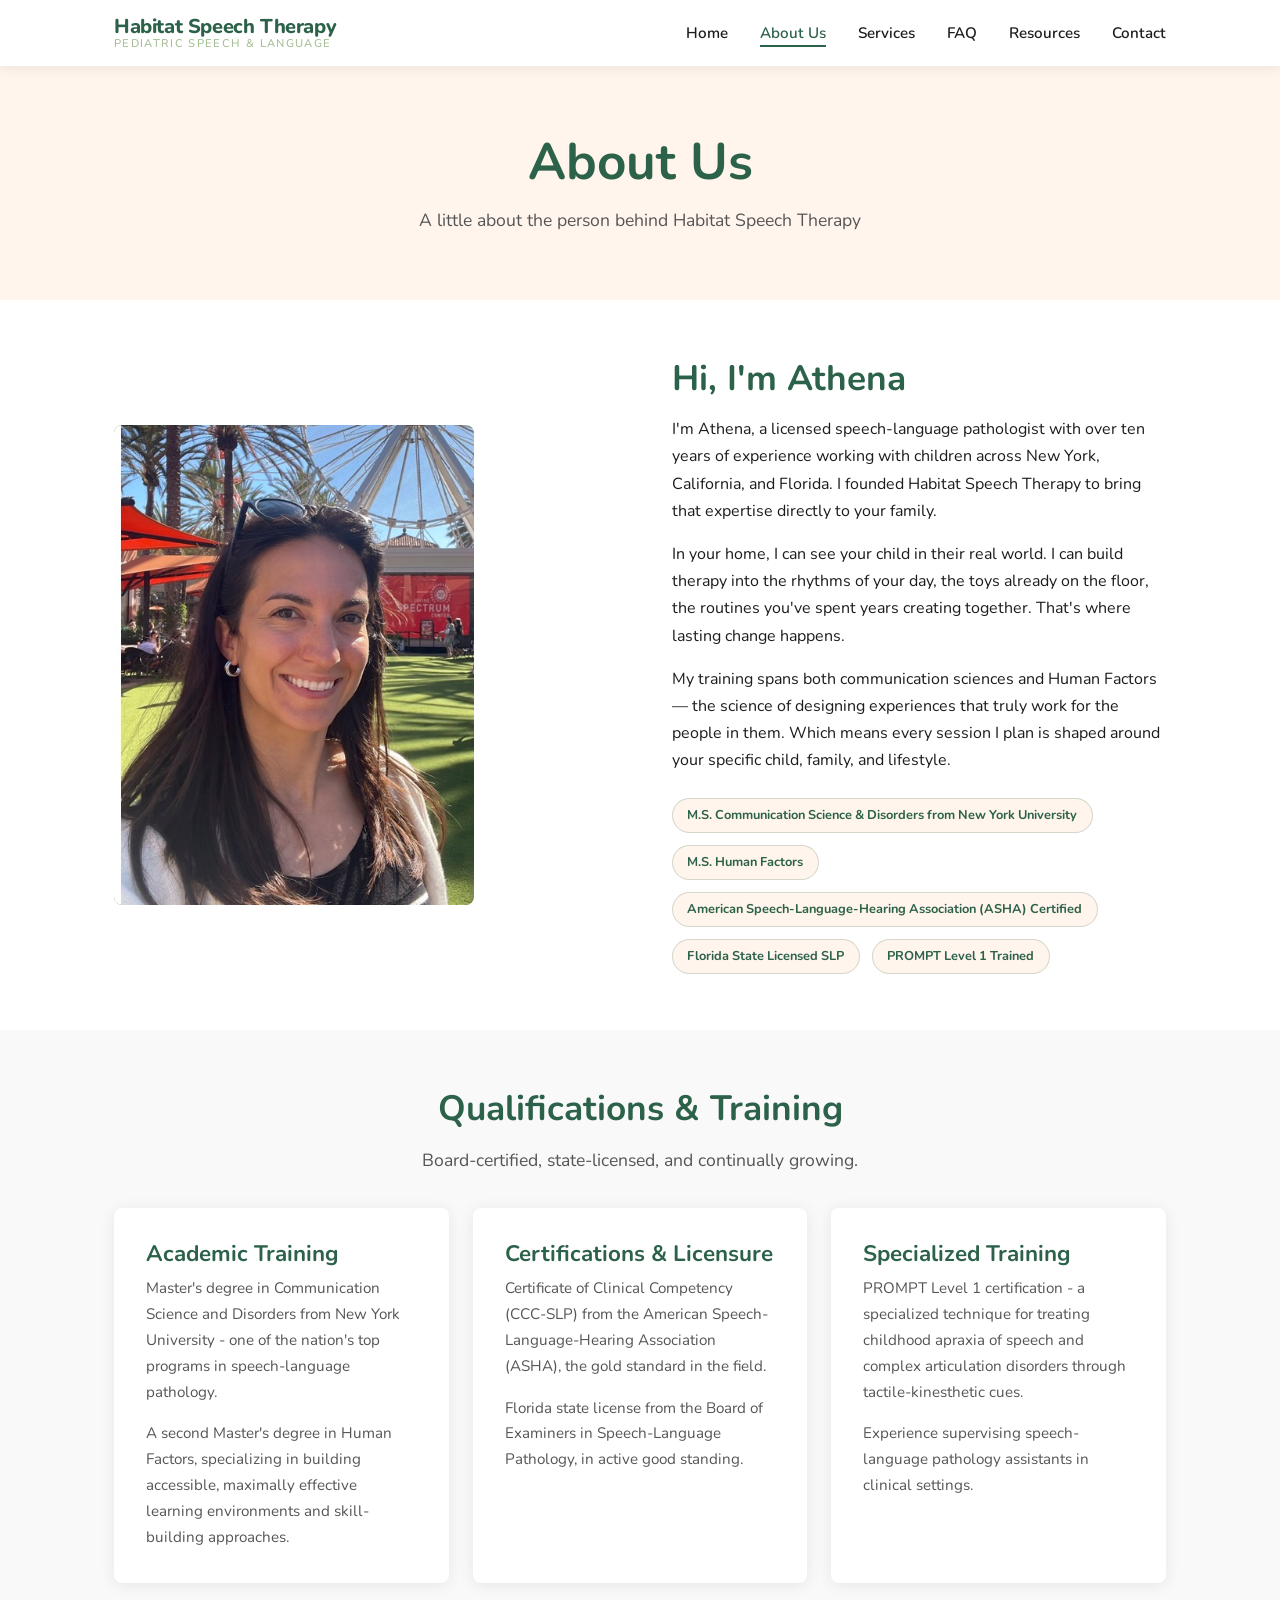
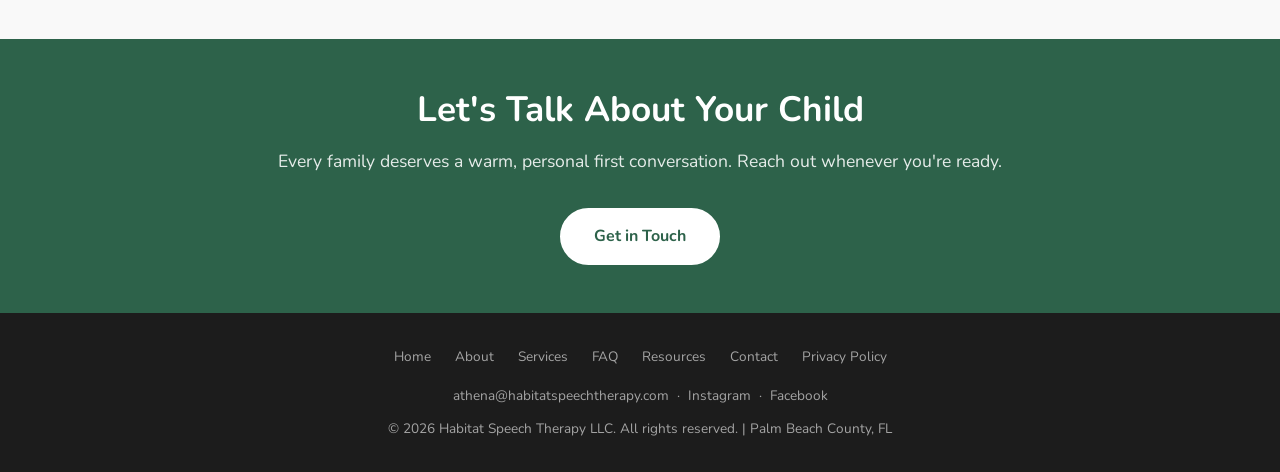
==== about.html @ ef312f25 "Update about.html" ====
<!DOCTYPE html>
<html lang="en">
<head>
  <meta charset="UTF-8" />
  <meta name="viewport" content="width=device-width, initial-scale=1.0" />

  <title>About Athena | Habitat Speech Therapy | Palm Beach County, FL</title>
  <meta name="description" content="Meet Athena, a licensed speech-language pathologist with a decade of experience, NYU master's degree, CCC-SLP, and PROMPT Level 1 certification. Serving Palm Beach County, FL." />
  <link rel="canonical" href="https://www.habitatspeechtherapy.com/about.html" />

  <meta property="og:type" content="website" />
  <meta property="og:url" content="https://www.habitatspeechtherapy.com/about.html" />
  <meta property="og:title" content="About Athena | Habitat Speech Therapy" />
  <meta property="og:description" content="Licensed SLP with 10+ years of experience, NYU master's degree, CCC-SLP, and PROMPT Level 1 certification. In-home pediatric speech therapy in Palm Beach County." />

  <link rel="icon" type="image/svg+xml" href="favicon.svg" />
  <link rel="stylesheet" href="style.css" />
</head>
<body>

  <!-- Navigation -->
  <nav class="nav" role="navigation" aria-label="Main navigation">
    <div class="nav__inner">
      <a href="index.html" class="nav__logo" aria-label="Habitat Speech Therapy home">
        <span class="nav__logo-name">Habitat Speech Therapy</span>
        <span class="nav__logo-sub">Pediatric Speech &amp; Language</span>
      </a>
      <button class="nav__toggle" aria-label="Toggle navigation" onclick="this.classList.toggle('open'); document.getElementById('nav-links').classList.toggle('open')">
        <span></span><span></span><span></span>
      </button>
      <ul class="nav__links" id="nav-links">
        <li><a href="index.html">Home</a></li>
        <li><a href="about.html" class="active">About Us</a></li>
        <li><a href="services.html">Services</a></li>
        <li><a href="faq.html">FAQ</a></li>
        <li><a href="resources.html">Resources</a></li>
        <li><a href="contact.html">Contact</a></li>
      </ul>
    </div>
  </nav>

  <!-- Page header -->
  <section style="background: var(--beige); padding: 4rem 1.5rem; text-align: center;">
    <div class="container">
      <h1>About Us</h1>
      <p style="font-size: 1.1rem; color: #555; max-width: 600px; margin: 0.75rem auto 0;">A little about the person behind Habitat Speech Therapy</p>
    </div>
  </section>

  <!-- Bio section -->
  <section class="section">
    <div class="container">
      <div class="two-col">
        <div class="photo-block">
          <img src="images/athena-speech-therapist-palm-beach.jpg" alt="Athena, pediatric speech-language pathologist at Habitat Speech Therapy in Palm Beach County, Florida" />
        </div>
        <div>
          <h2>Hi, I'm Athena</h2>
          <p>I'm Athena, a licensed speech-language pathologist with over ten years of experience working with children across New York, California, and Florida. I founded Habitat Speech Therapy to bring that expertise directly to your family.</p>
          <p>In your home, I can see your child in their real world. I can build therapy into the rhythms of your day, the toys already on the floor, the routines you've spent years creating together. That's where lasting change happens.</p>
          <p> My training spans both communication sciences and Human Factors — the science of designing experiences that truly work for the people in them. Which means every session I plan is shaped around your specific child, family, and lifestyle.</p>


          <div class="credentials">
            <span class="badge">M.S. Communication Science &amp; Disorders from New York University</span>
            <span class="badge">M.S. Human Factors</span>
            <span class="badge">American Speech-Language-Hearing Association (ASHA) Certified</span>
            <span class="badge">Florida State Licensed SLP</span>
            <span class="badge">PROMPT Level 1 Trained
            </span>
          </div>
        </div>
      </div>
    </div>
  </section>

  <!-- Credentials detail -->
  <section class="section section--offwhite" aria-labelledby="credentials-heading">
    <div class="container">
      <div class="section__header">
        <h2 id="credentials-heading">Qualifications &amp; Training</h2>
        <p>Board-certified, state-licensed, and continually growing.</p>
      </div>
      <div class="cards">
        <div class="card">
          <h3>Academic Training</h3>
          <p>Master's degree in Communication Science and Disorders from New York University - one of the nation's top programs in speech-language pathology.</p>
          <p style="margin-top: 0.75rem;">A second Master's degree in Human Factors, specializing in building accessible, maximally effective learning environments and skill-building approaches.</p>
        </div>
        <div class="card">
          <h3>Certifications &amp; Licensure</h3>
          <p>Certificate of Clinical Competency (CCC-SLP) from the American Speech-Language-Hearing Association (ASHA), the gold standard in the field.</p>
          <p style="margin-top: 0.75rem;">Florida state license from the Board of Examiners in Speech-Language Pathology, in active good standing.</p>
        </div>
        <div class="card">
          <h3>Specialized Training</h3>
          <p>PROMPT Level 1 certification - a specialized technique for treating childhood apraxia of speech and complex articulation disorders through tactile-kinesthetic cues.</p>
          <p style="margin-top: 0.75rem;">Experience supervising speech-language pathology assistants in clinical settings.</p>
        </div>
      </div>
    </div>
  </section>

  <!-- CTA -->
  <section class="cta-banner">
    <h2>Let's Talk About Your Child</h2>
    <p>Every family deserves a warm, personal first conversation. Reach out whenever you're ready.</p>
    <a href="contact.html" class="btn btn--white">Get in Touch</a>
  </section>

  <!-- Footer -->
  <footer class="footer">
    <ul class="footer__links">
      <li><a href="index.html">Home</a></li>
      <li><a href="about.html">About</a></li>
      <li><a href="services.html">Services</a></li>
      <li><a href="faq.html">FAQ</a></li>
      <li><a href="resources.html">Resources</a></li>
      <li><a href="contact.html">Contact</a></li>
      <li><a href="privacy-policy.html">Privacy Policy</a></li>
    </ul>
    <p style="margin-bottom: 0.6rem;">
      <a href="mailto:athena@habitatspeechtherapy.com">athena@habitatspeechtherapy.com</a>
      &nbsp;·&nbsp;
      <a href="https://www.instagram.com/habitatspeechtherapy" target="_blank" rel="noopener">Instagram</a>
      &nbsp;·&nbsp;
      <a href="https://www.facebook.com/people/Habitat-Speech-Therapy-LLC/61574758585224" target="_blank" rel="noopener">Facebook</a>
    </p>
    <p>&copy; 2026 Habitat Speech Therapy LLC. All rights reserved. | Palm Beach County, FL</p>
  </footer>

</body>
</html>
---- style.css ----
/* =============================================
   Habitat Speech Therapy - Global Stylesheet
   ============================================= */

/* --- Google Fonts --- */
@import url('https://fonts.googleapis.com/css2?family=Nunito:wght@300;400;500;600;700;800&display=swap');

/* --- CSS Variables --- */
:root {
  --teal:      #2D624A;
  --teal-dark: #224d39;
  --sage:      #A5BE94;
  --beige:     #FFF5EC;
  --offwhite:  #F9F9F9;
  --charcoal:  #1C1C1C;
  --white:     #FFFFFF;
  --shadow:    rgba(0, 0, 0, 0.08);
  --radius:    8px;
  --max-width: 1100px;
}

/* --- Reset --- */
*, *::before, *::after { box-sizing: border-box; margin: 0; padding: 0; }

html { scroll-behavior: smooth; }

body {
  font-family: 'Nunito', sans-serif;
  font-size: 16px;
  line-height: 1.7;
  color: var(--charcoal);
  background: var(--white);
}

img { max-width: 100%; display: block; }

a { color: var(--teal); text-decoration: none; }
a:hover { text-decoration: underline; }

/* --- Typography --- */
h1, h2, h3, h4 {
  font-weight: 700;
  line-height: 1.25;
  color: var(--teal);
}

h1 { font-size: clamp(2rem, 5vw, 3.2rem); }
h2 { font-size: clamp(1.5rem, 3.5vw, 2.2rem); margin-bottom: 1rem; }
h3 { font-size: clamp(1.1rem, 2vw, 1.4rem); margin-bottom: 0.5rem; }
h4 { font-size: 1rem; }

p { margin-bottom: 1rem; }
p:last-child { margin-bottom: 0; }

/* --- Layout Utilities --- */
.container {
  max-width: var(--max-width);
  margin: 0 auto;
  padding: 0 1.5rem;
}

.section {
  padding: 3.5rem 0;
}

.section--beige  { background: var(--beige); }
.section--offwhite { background: var(--offwhite); }
.section--teal {
  background: var(--teal);
  color: var(--white);
}
.section--teal h2,
.section--teal h3 { color: var(--white); }

.section__header {
  text-align: center;
  max-width: 680px;
  margin: 0 auto 2rem;
}

.section__header p {
  color: #555;
  font-size: 1.1rem;
}

.section--teal .section__header p { color: rgba(255,255,255,0.85); }

/* --- Buttons --- */
.btn {
  display: inline-block;
  padding: 0.8rem 2rem;
  border-radius: 50px;
  font-family: 'Nunito', sans-serif;
  font-size: 1rem;
  font-weight: 700;
  cursor: pointer;
  transition: background 0.2s, color 0.2s, transform 0.1s;
  text-decoration: none;
  border: 2px solid transparent;
}

.btn--primary {
  background: var(--teal);
  color: var(--white);
  border-color: var(--teal);
}
.btn--primary:hover {
  background: var(--teal-dark);
  border-color: var(--teal-dark);
  text-decoration: none;
  transform: translateY(-1px);
}

.btn--outline {
  background: transparent;
  color: var(--teal);
  border-color: var(--teal);
}
.btn--outline:hover {
  background: var(--teal);
  color: var(--white);
  text-decoration: none;
  transform: translateY(-1px);
}

.btn--white {
  background: var(--white);
  color: var(--teal);
  border-color: var(--white);
}
.btn--white:hover {
  background: var(--beige);
  text-decoration: none;
  transform: translateY(-1px);
}

/* --- Navigation --- */
.nav {
  position: sticky;
  top: 0;
  z-index: 100;
  background: var(--white);
  box-shadow: 0 2px 12px var(--shadow);
}

.nav__inner {
  display: flex;
  align-items: center;
  justify-content: space-between;
  padding: 1rem 1.5rem;
  max-width: var(--max-width);
  margin: 0 auto;
}

.nav__logo {
  display: flex;
  flex-direction: column;
  line-height: 1.1;
  text-decoration: none;
}

.nav__logo-name {
  font-size: 1.25rem;
  font-weight: 800;
  color: var(--teal);
  letter-spacing: -0.02em;
}

.nav__logo-sub {
  font-size: 0.7rem;
  font-weight: 500;
  color: var(--sage);
  letter-spacing: 0.12em;
  text-transform: uppercase;
}

.nav__links {
  display: flex;
  gap: 2rem;
  list-style: none;
}

.nav__links a {
  font-size: 0.95rem;
  font-weight: 600;
  color: var(--charcoal);
  text-decoration: none;
  transition: color 0.2s;
  padding-bottom: 2px;
  border-bottom: 2px solid transparent;
}

.nav__links a:hover,
.nav__links a.active {
  color: var(--teal);
  border-bottom-color: var(--teal);
}

/* Mobile hamburger */
.nav__toggle {
  display: none;
  flex-direction: column;
  gap: 5px;
  cursor: pointer;
  background: none;
  border: none;
  padding: 4px;
}

.nav__toggle span {
  display: block;
  width: 24px;
  height: 2px;
  background: var(--charcoal);
  transition: all 0.3s;
}

@media (max-width: 768px) {
  .nav__toggle { display: flex; }

  .nav__links {
    display: none;
    position: absolute;
    top: 100%;
    left: 0;
    right: 0;
    background: var(--white);
    flex-direction: column;
    gap: 0;
    box-shadow: 0 4px 12px var(--shadow);
  }

  .nav__links.open { display: flex; }

  .nav__links a {
    display: block;
    padding: 1rem 1.5rem;
    border-bottom: 1px solid var(--offwhite);
    border-left: none;
  }
}

/* --- Hero --- */
.hero {
  /* Replace gradient below with a photo:
     background-image: url('images/hero.jpg');
     background-size: cover;
     background-position: center;
  */
  background: linear-gradient(135deg, var(--teal) 0%, #3d7a5e 50%, var(--teal-dark) 100%);
  color: var(--white);
  padding: 5rem 1.5rem;
  text-align: center;
  position: relative;
  overflow: hidden;
}

.hero::before {
  content: '';
  position: absolute;
  inset: 0;
  background: url("data:image/svg+xml,%3Csvg width='60' height='60' viewBox='0 0 60 60' xmlns='http://www.w3.org/2000/svg'%3E%3Cg fill='none' fill-rule='evenodd'%3E%3Cg fill='%23ffffff' fill-opacity='0.04'%3E%3Ccircle cx='30' cy='30' r='20'/%3E%3C/g%3E%3C/g%3E%3C/svg%3E");
  pointer-events: none;
}

.hero__inner {
  position: relative;
  max-width: 780px;
  margin: 0 auto;
}

.hero h1 {
  color: var(--white);
  margin-bottom: 1.2rem;
  font-weight: 800;
}

.hero__sub {
  font-size: clamp(1rem, 2.5vw, 1.25rem);
  opacity: 0.92;
  margin-bottom: 2.2rem;
  font-weight: 400;
}

/* --- Cards --- */
.cards {
  display: grid;
  grid-template-columns: repeat(auto-fit, minmax(280px, 1fr));
  gap: 1.5rem;
}

.card {
  background: var(--white);
  border-radius: var(--radius);
  padding: 2rem;
  box-shadow: 0 2px 16px var(--shadow);
  transition: transform 0.2s, box-shadow 0.2s;
}

.card:hover {
  transform: translateY(-3px);
  box-shadow: 0 6px 24px rgba(0,0,0,0.12);
}

.card__icon {
  font-size: 2rem;
  margin-bottom: 1rem;
}

.card h3 { color: var(--teal); }

.card p { color: #555; font-size: 0.95rem; }

/* --- Credential badges --- */
.credentials {
  display: flex;
  flex-wrap: wrap;
  gap: 0.75rem;
  margin-top: 1.5rem;
}

.badge {
  background: var(--beige);
  color: var(--teal);
  font-size: 0.8rem;
  font-weight: 700;
  padding: 0.35rem 0.9rem;
  border-radius: 50px;
  border: 1px solid rgba(45, 98, 74, 0.2);
}

/* --- Two-column layout --- */
.two-col {
  display: grid;
  grid-template-columns: 1fr 1fr;
  gap: 4rem;
  align-items: center;
}

@media (max-width: 768px) {
  .two-col { grid-template-columns: 1fr; gap: 2rem; }
}

/* --- Photo placeholder --- */
.photo-block {
  background: var(--sage);
  border-radius: var(--radius);
  aspect-ratio: 3/4;
  display: flex;
  align-items: center;
  justify-content: center;
  color: var(--white);
  font-size: 0.9rem;
  font-weight: 600;
  text-align: center;
  max-height: 480px;
  overflow: hidden;
}

.photo-block img {
  width: 100%;
  height: 100%;
  object-fit: cover;
  border-radius: var(--radius);
}

/* --- FAQ Accordion --- */
.faq-list {
  max-width: 800px;
  margin: 0 auto;
}

details {
  border-bottom: 1px solid rgba(45,98,74,0.15);
}

details:first-child { border-top: 1px solid rgba(45,98,74,0.15); }

summary {
  display: flex;
  justify-content: space-between;
  align-items: center;
  padding: 1.4rem 0;
  cursor: pointer;
  font-weight: 700;
  font-size: 1.05rem;
  color: var(--teal);
  list-style: none;
  gap: 1rem;
}

summary::-webkit-details-marker { display: none; }

summary::after {
  content: '+';
  font-size: 1.4rem;
  font-weight: 300;
  flex-shrink: 0;
  transition: transform 0.2s;
  color: var(--sage);
}

details[open] summary::after { transform: rotate(45deg); }

.faq-answer {
  padding-bottom: 1.4rem;
  color: #444;
  line-height: 1.8;
}

/* --- Contact section --- */
.contact-grid {
  display: grid;
  grid-template-columns: 1fr 1fr;
  gap: 4rem;
  align-items: start;
}

@media (max-width: 768px) {
  .contact-grid { grid-template-columns: 1fr; gap: 2rem; }
}

.contact-item {
  display: flex;
  align-items: flex-start;
  gap: 1rem;
  margin-bottom: 1.5rem;
}

.contact-item__icon {
  font-size: 1.4rem;
  margin-top: 2px;
  flex-shrink: 0;
}

.contact-item__label {
  font-weight: 700;
  font-size: 0.8rem;
  text-transform: uppercase;
  letter-spacing: 0.1em;
  color: var(--sage);
  display: block;
  margin-bottom: 0.15rem;
}

.contact-item__value {
  color: var(--charcoal);
  font-size: 1rem;
}

.contact-item__value a {
  color: var(--charcoal);
  text-decoration: none;
}
.contact-item__value a:hover { color: var(--teal); }

.form-placeholder {
  background: var(--offwhite);
  border: 2px dashed var(--sage);
  border-radius: var(--radius);
  padding: 3rem 2rem;
  text-align: center;
  color: #888;
  font-size: 0.9rem;
}

/* --- Resources --- */
.resource-group { margin-bottom: 3rem; }
.resource-group h3 { margin-bottom: 1rem; border-bottom: 2px solid var(--sage); padding-bottom: 0.5rem; }

.resource-list {
  list-style: none;
  display: flex;
  flex-direction: column;
  gap: 0.75rem;
}

.resource-list a {
  display: flex;
  align-items: center;
  gap: 0.6rem;
  font-weight: 600;
  color: var(--teal);
}

.resource-list a::before {
  content: '→';
  font-size: 0.9rem;
  color: var(--sage);
}

.resource-list a:hover { color: var(--teal-dark); }

/* --- CTA Banner --- */
.cta-banner {
  background: var(--teal);
  color: var(--white);
  text-align: center;
  padding: 3rem 1.5rem;
}

.cta-banner h2 { color: var(--white); margin-bottom: 1rem; }
.cta-banner p { opacity: 0.88; margin-bottom: 2rem; font-size: 1.1rem; }

/* --- Footer --- */
.footer {
  background: var(--charcoal);
  color: rgba(255,255,255,0.6);
  text-align: center;
  padding: 2rem 1.5rem;
  font-size: 0.85rem;
}

.footer a { color: rgba(255,255,255,0.6); }
.footer a:hover { color: var(--white); }

.footer__links {
  display: flex;
  justify-content: center;
  flex-wrap: wrap;
  gap: 1.5rem;
  margin-bottom: 1rem;
  list-style: none;
}

/* --- Utility --- */
.text-center { text-align: center; }
.mt-2 { margin-top: 1.5rem; }
.mt-3 { margin-top: 2rem; }
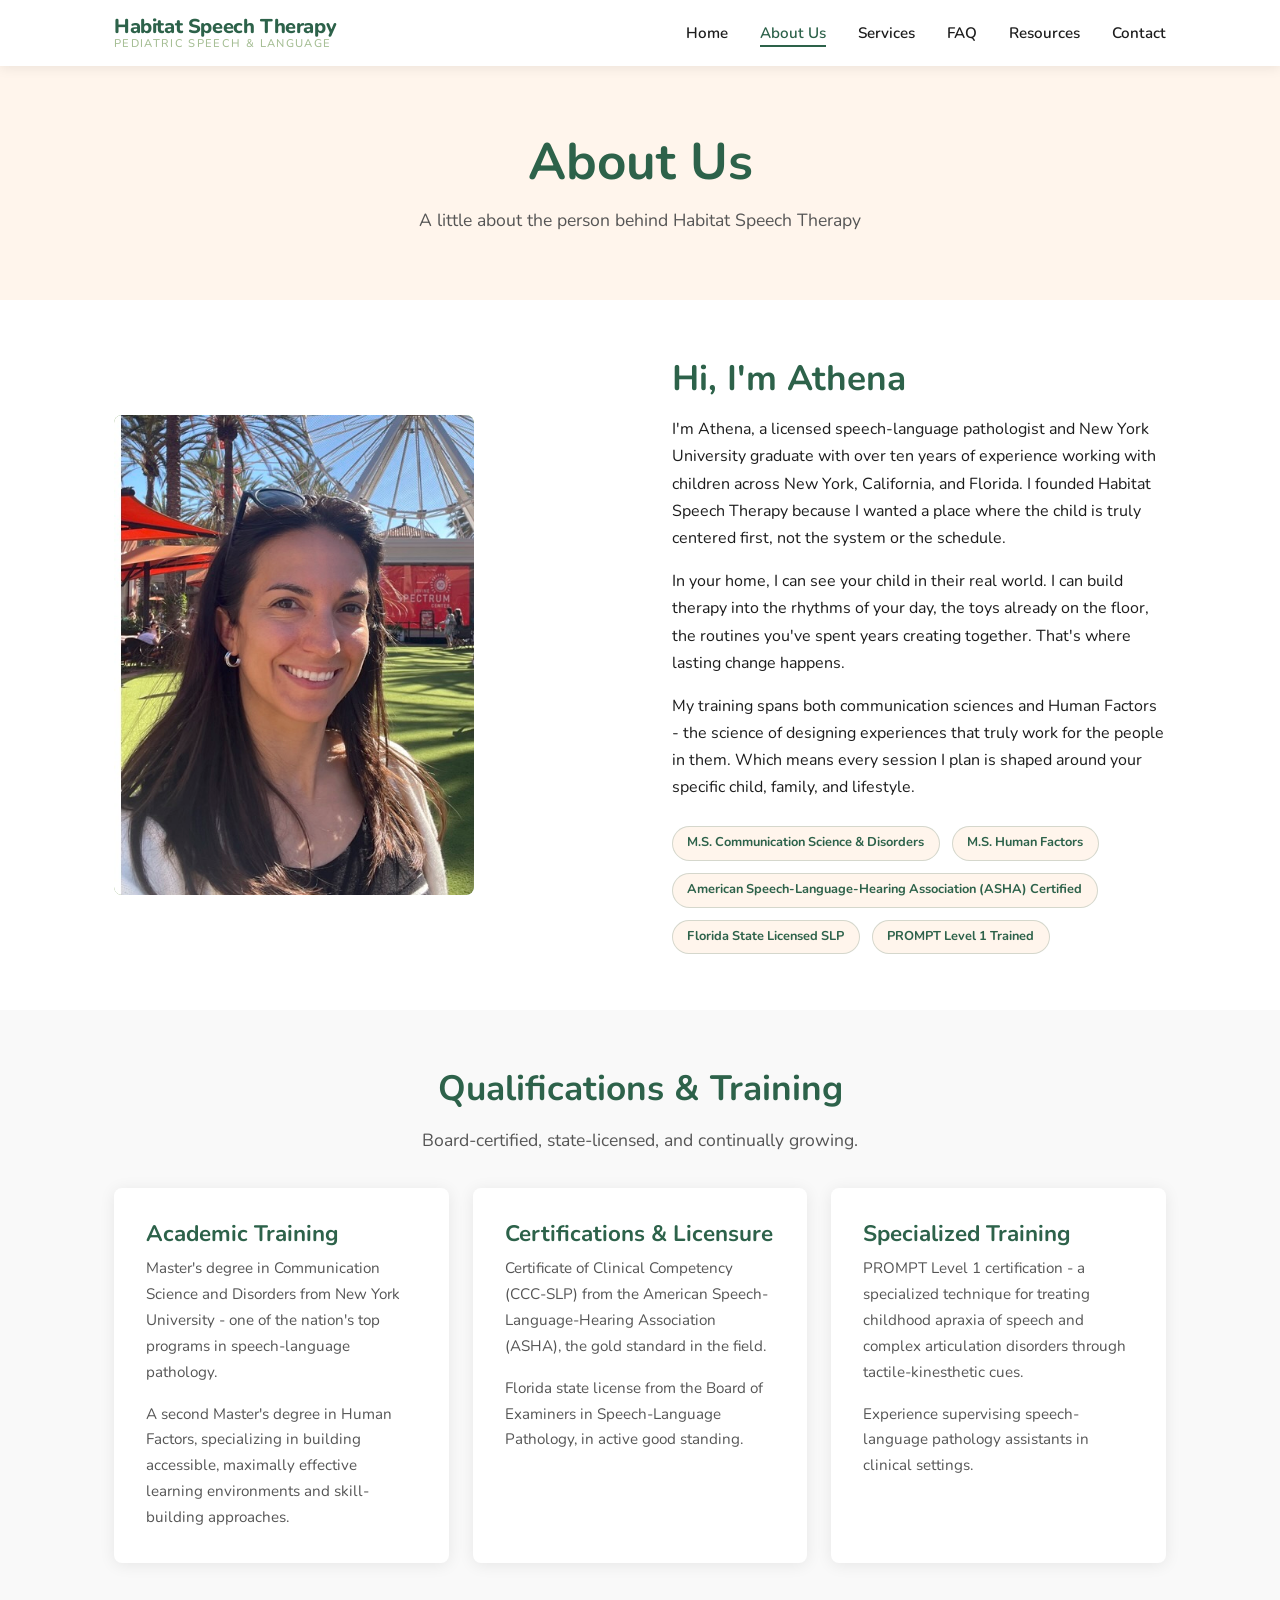
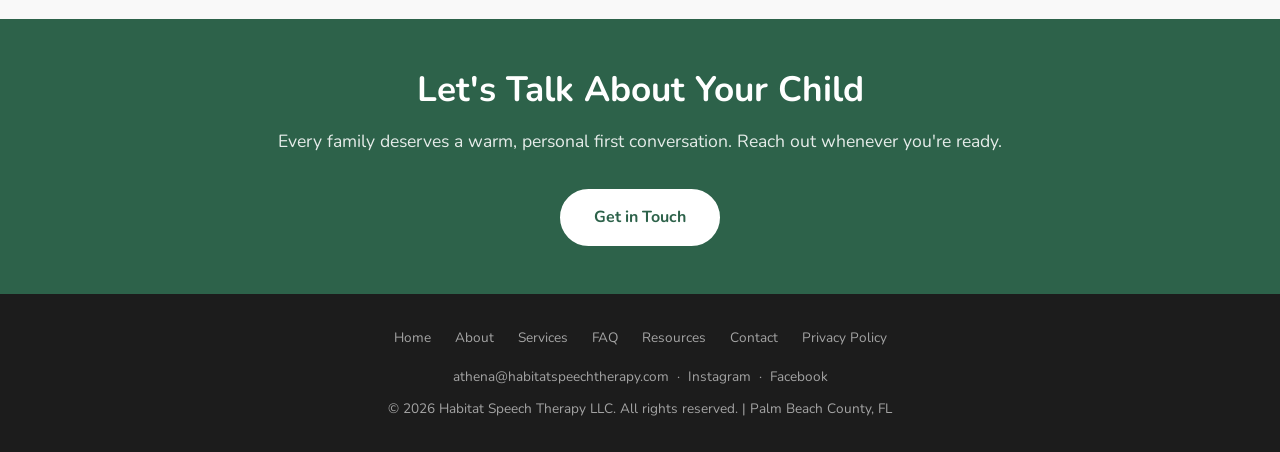
==== commit e2a82017: "Update about.html" ====
--- a/about.html
+++ b/about.html
@@ -56,13 +56,13 @@
         </div>
         <div>
           <h2>Hi, I'm Athena</h2>
-          <p>I'm Athena, a licensed speech-language pathologist with over ten years of experience working with children across New York, California, and Florida. I founded Habitat Speech Therapy to bring that expertise directly to your family.</p>
+          <p>I'm Athena, a licensed speech-language pathologist and New York University graduate with over ten years of experience working with children across New York, California, and Florida. I founded Habitat Speech Therapy because I wanted a place where the child is truly centered first, not the system or the schedule.</p>
           <p>In your home, I can see your child in their real world. I can build therapy into the rhythms of your day, the toys already on the floor, the routines you've spent years creating together. That's where lasting change happens.</p>
-          <p> My training spans both communication sciences and Human Factors — the science of designing experiences that truly work for the people in them. Which means every session I plan is shaped around your specific child, family, and lifestyle.</p>
+          <p> My training spans both communication sciences and Human Factors - the science of designing experiences that truly work for the people in them. Which means every session I plan is shaped around your specific child, family, and lifestyle.</p>
 
 
           <div class="credentials">
-            <span class="badge">M.S. Communication Science &amp; Disorders from New York University</span>
+            <span class="badge">M.S. Communication Science &amp; Disorders</span>
             <span class="badge">M.S. Human Factors</span>
             <span class="badge">American Speech-Language-Hearing Association (ASHA) Certified</span>
             <span class="badge">Florida State Licensed SLP</span>
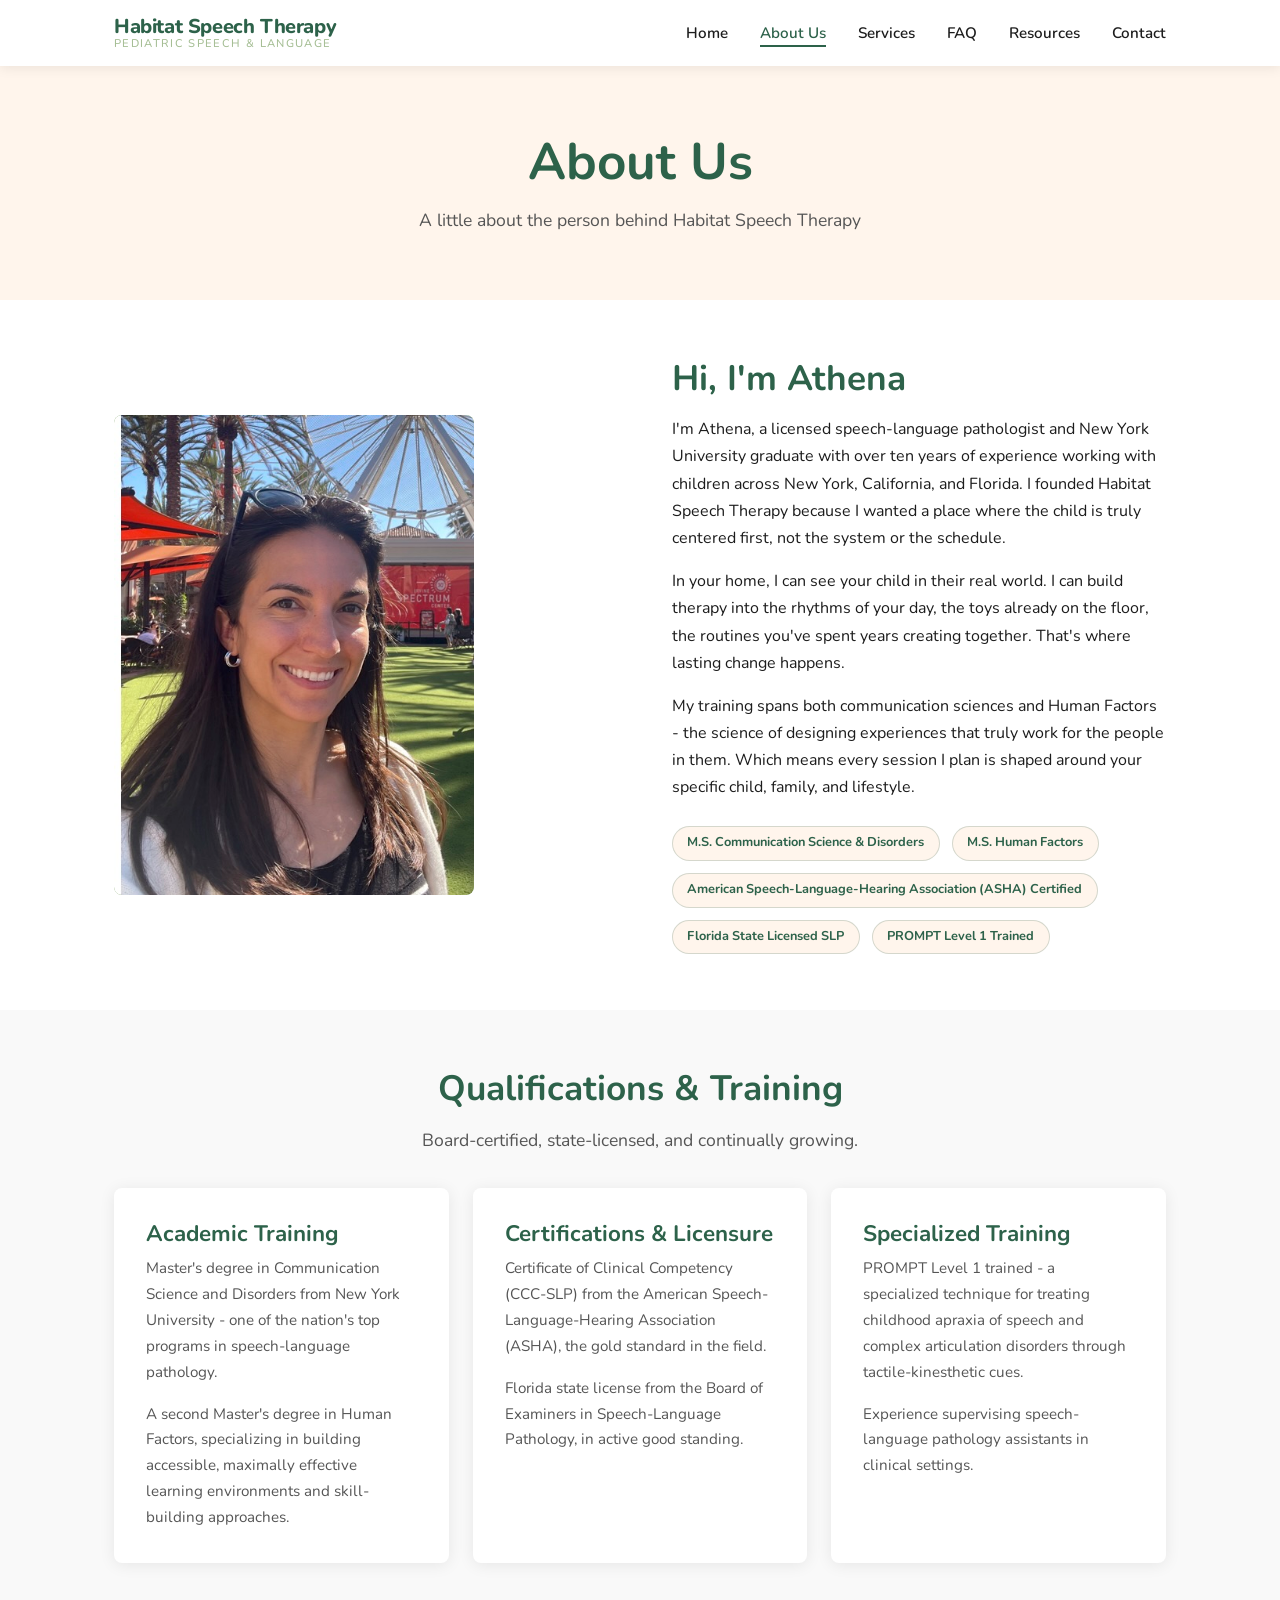
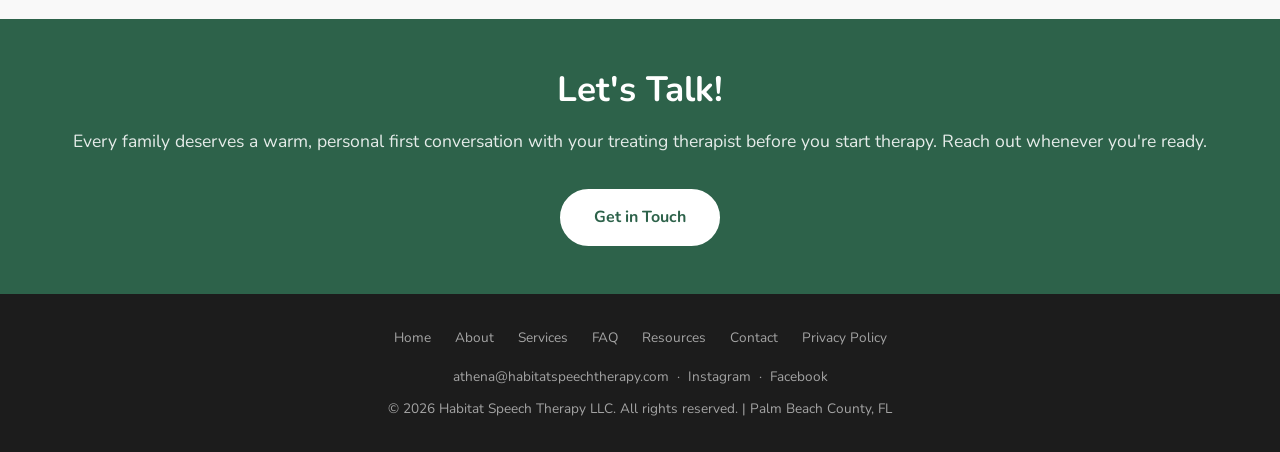
==== commit 545138cb: "Update about.html" ====
--- a/about.html
+++ b/about.html
@@ -94,7 +94,7 @@
         </div>
         <div class="card">
           <h3>Specialized Training</h3>
-          <p>PROMPT Level 1 certification - a specialized technique for treating childhood apraxia of speech and complex articulation disorders through tactile-kinesthetic cues.</p>
+          <p>PROMPT Level 1 trained - a specialized technique for treating childhood apraxia of speech and complex articulation disorders through tactile-kinesthetic cues.</p>
           <p style="margin-top: 0.75rem;">Experience supervising speech-language pathology assistants in clinical settings.</p>
         </div>
       </div>
@@ -103,8 +103,8 @@
 
   <!-- CTA -->
   <section class="cta-banner">
-    <h2>Let's Talk About Your Child</h2>
-    <p>Every family deserves a warm, personal first conversation. Reach out whenever you're ready.</p>
+    <h2>Let's Talk!</h2>
+    <p>Every family deserves a warm, personal first conversation with your treating therapist before you start therapy. Reach out whenever you're ready.</p>
     <a href="contact.html" class="btn btn--white">Get in Touch</a>
   </section>
 
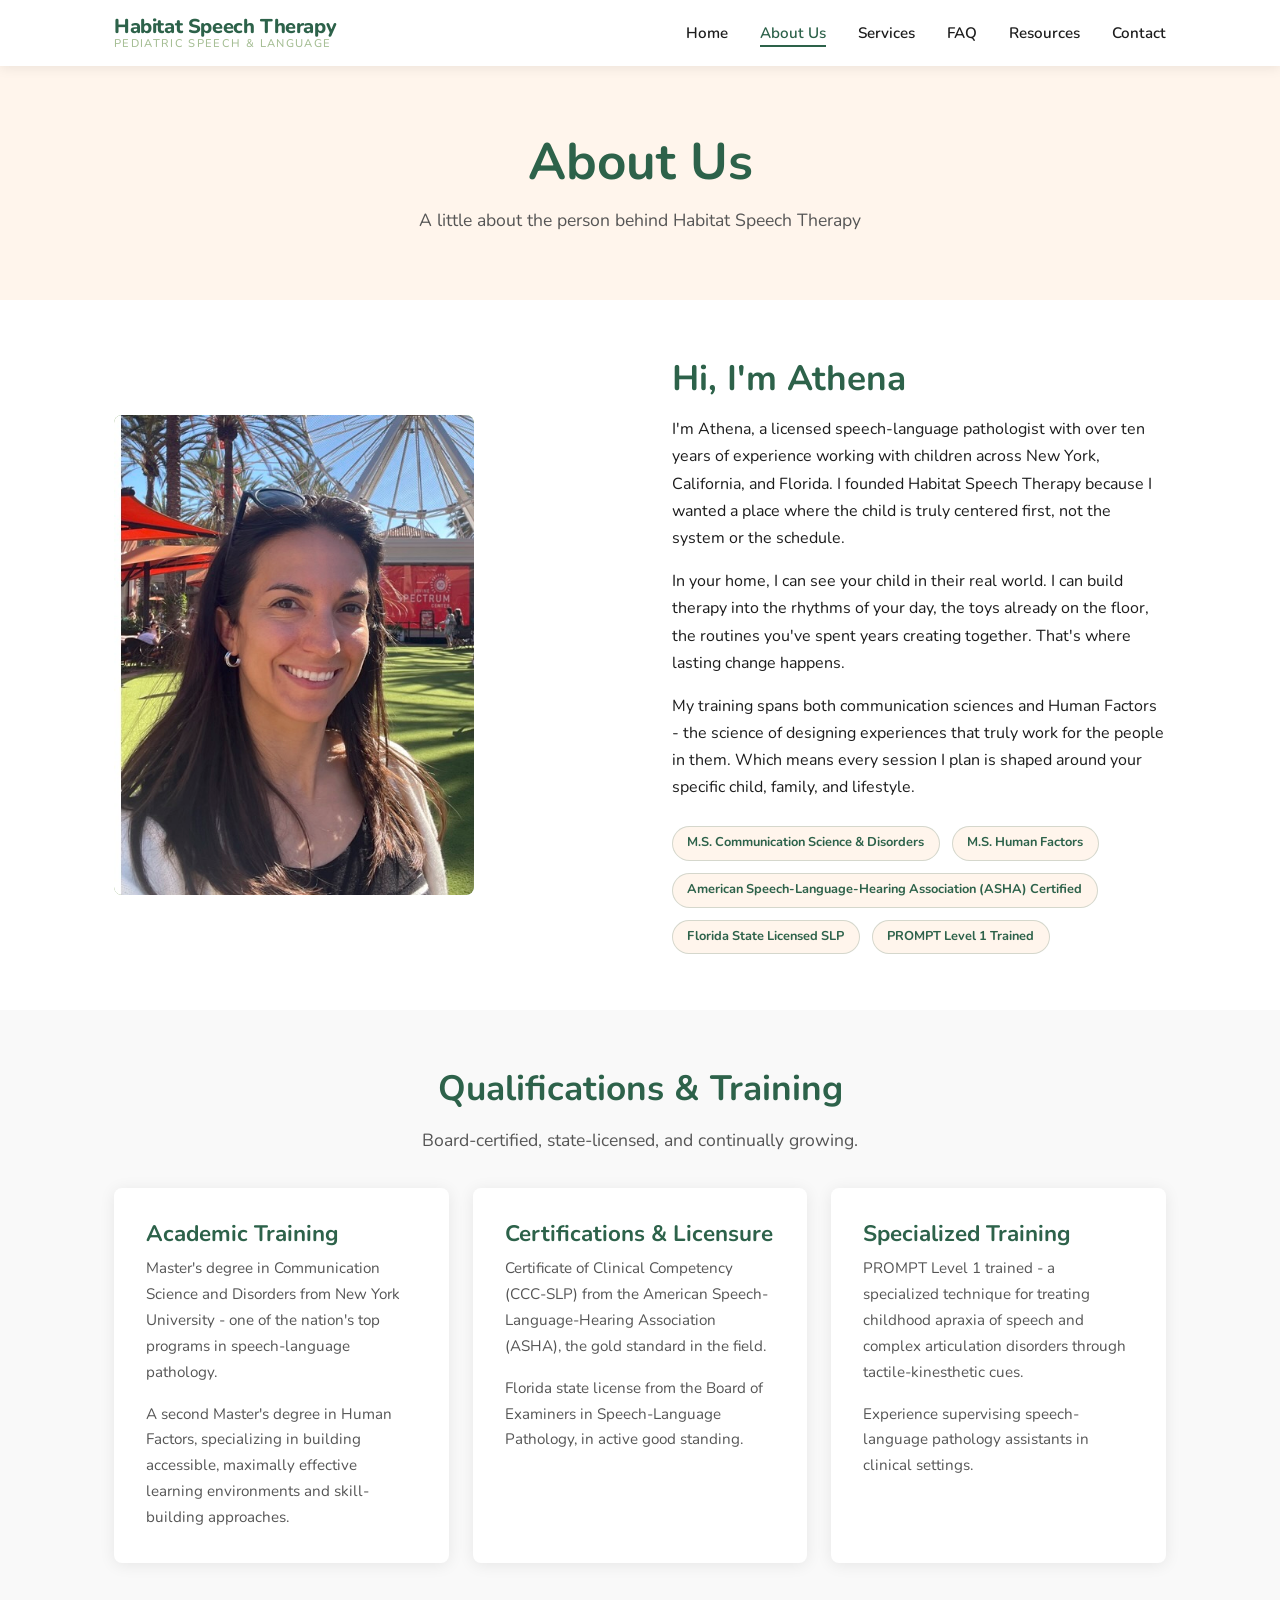
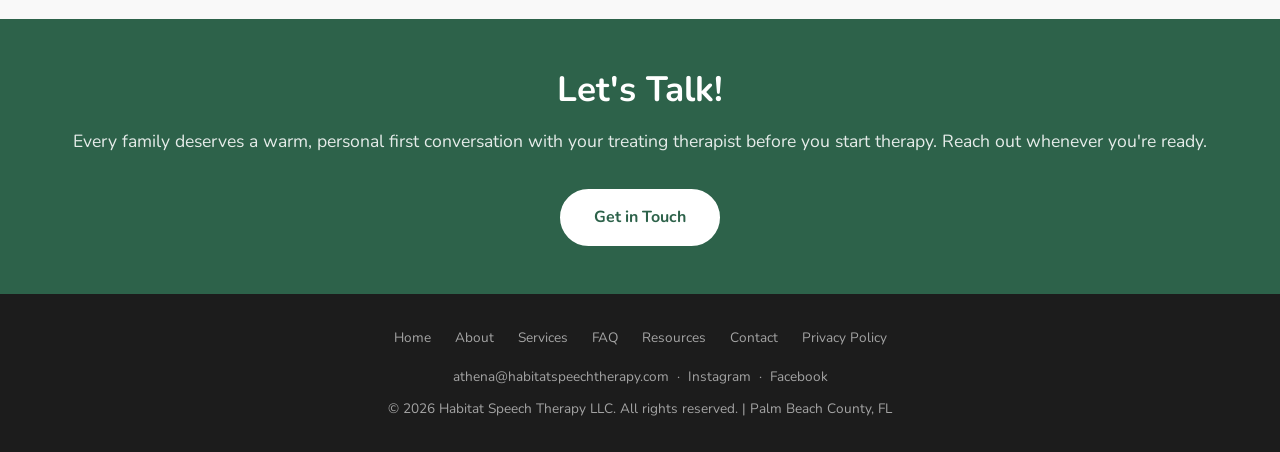
==== commit 67a031ea: "Update about.html" ====
--- a/about.html
+++ b/about.html
@@ -56,7 +56,7 @@
         </div>
         <div>
           <h2>Hi, I'm Athena</h2>
-          <p>I'm Athena, a licensed speech-language pathologist and New York University graduate with over ten years of experience working with children across New York, California, and Florida. I founded Habitat Speech Therapy because I wanted a place where the child is truly centered first, not the system or the schedule.</p>
+          <p>I'm Athena, a licensed speech-language pathologist with over ten years of experience working with children across New York, California, and Florida. I founded Habitat Speech Therapy because I wanted a place where the child is truly centered first, not the system or the schedule.</p>
           <p>In your home, I can see your child in their real world. I can build therapy into the rhythms of your day, the toys already on the floor, the routines you've spent years creating together. That's where lasting change happens.</p>
           <p> My training spans both communication sciences and Human Factors - the science of designing experiences that truly work for the people in them. Which means every session I plan is shaped around your specific child, family, and lifestyle.</p>
 
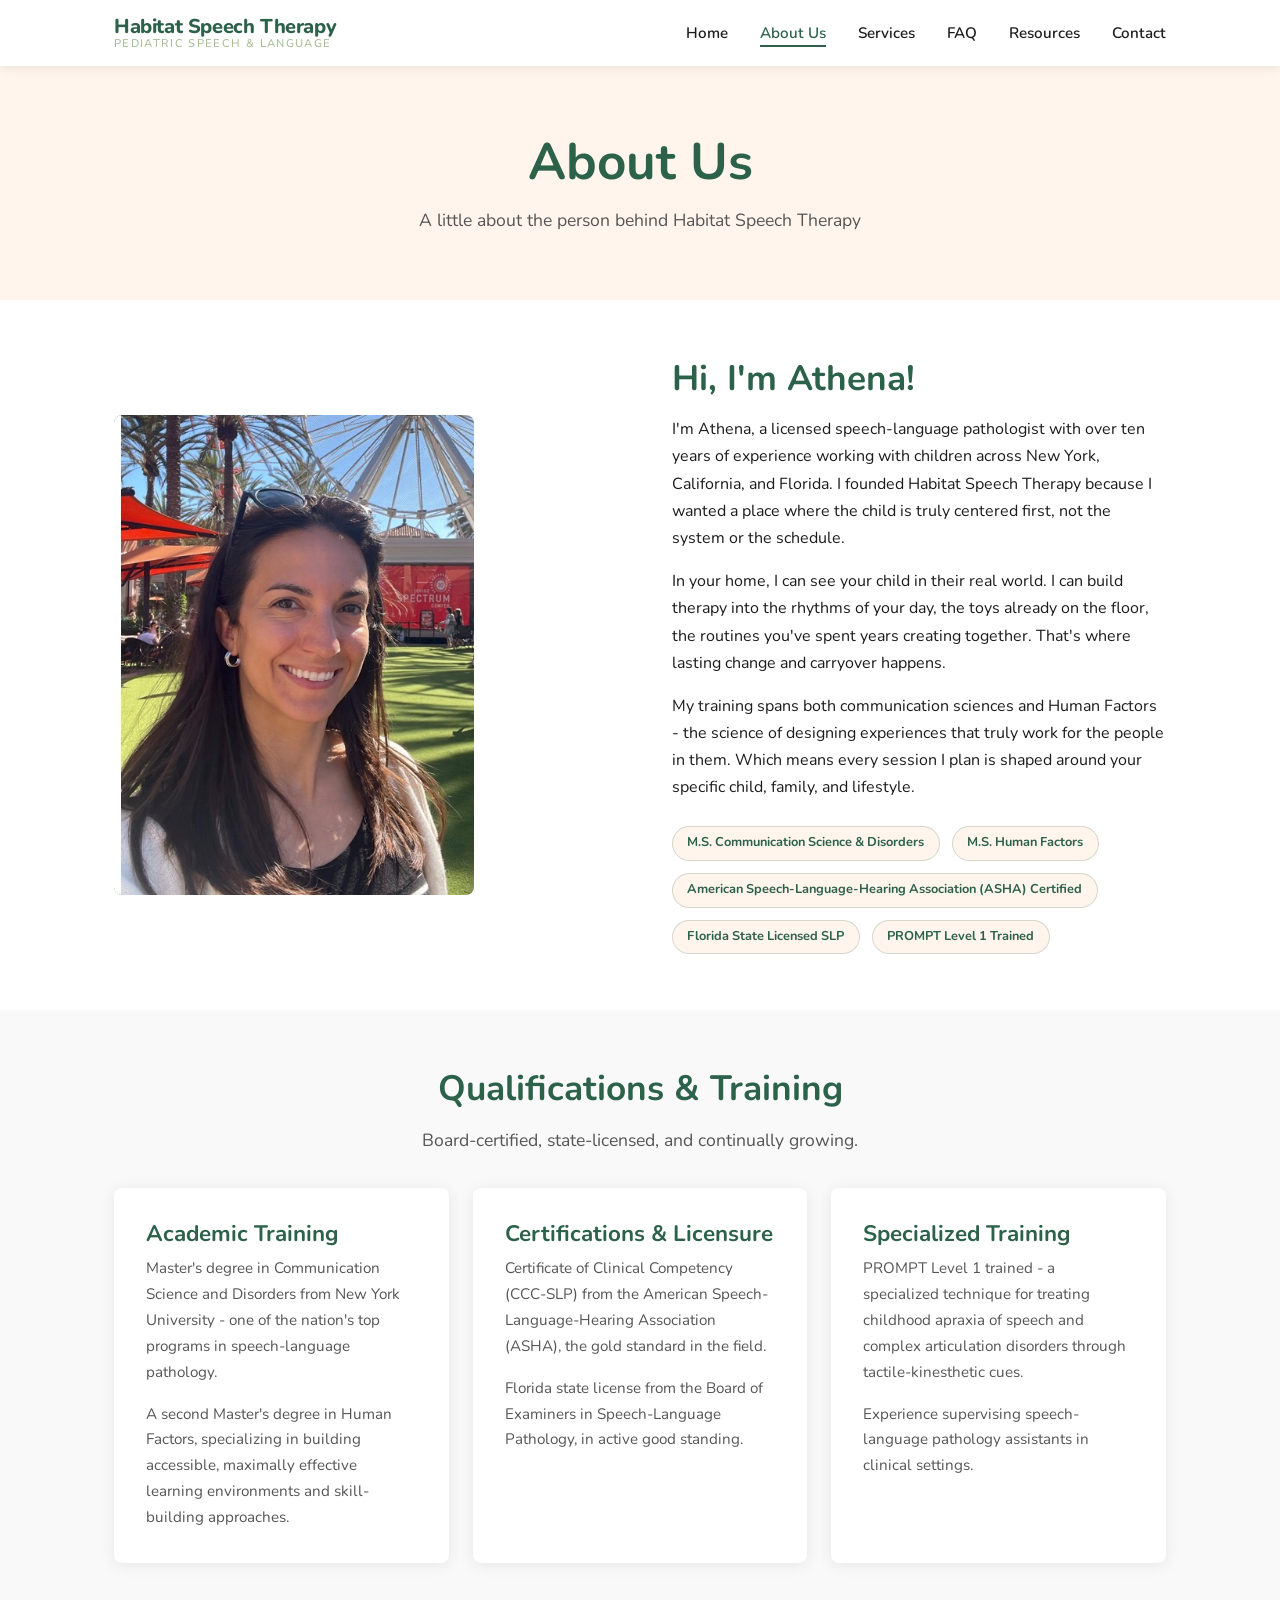
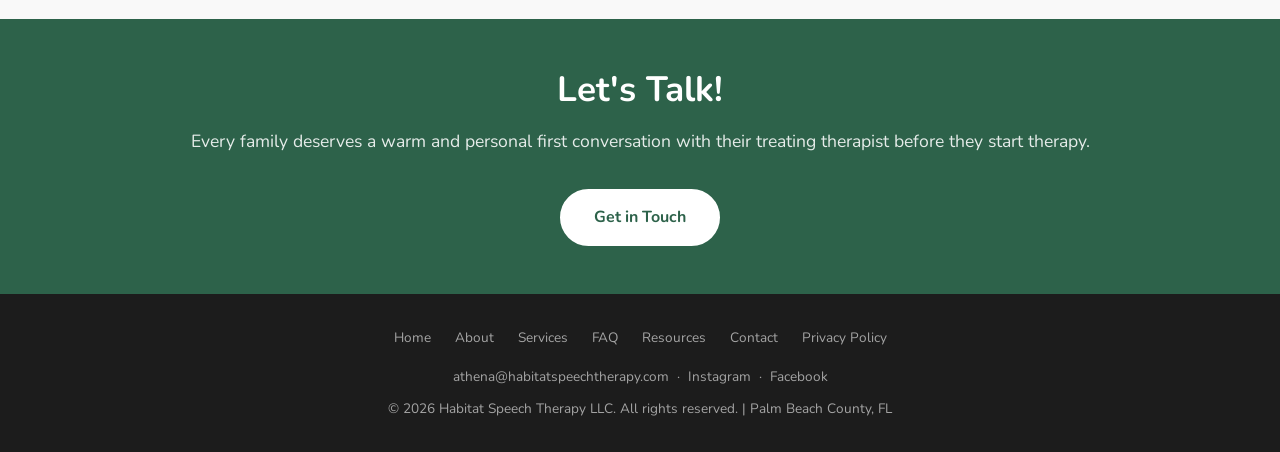
==== commit d854ffdc: "Update about.html" ====
--- a/about.html
+++ b/about.html
@@ -55,9 +55,9 @@
           <img src="images/athena-speech-therapist-palm-beach.jpg" alt="Athena, pediatric speech-language pathologist at Habitat Speech Therapy in Palm Beach County, Florida" />
         </div>
         <div>
-          <h2>Hi, I'm Athena</h2>
+          <h2>Hi, I'm Athena!</h2>
           <p>I'm Athena, a licensed speech-language pathologist with over ten years of experience working with children across New York, California, and Florida. I founded Habitat Speech Therapy because I wanted a place where the child is truly centered first, not the system or the schedule.</p>
-          <p>In your home, I can see your child in their real world. I can build therapy into the rhythms of your day, the toys already on the floor, the routines you've spent years creating together. That's where lasting change happens.</p>
+          <p>In your home, I can see your child in their real world. I can build therapy into the rhythms of your day, the toys already on the floor, the routines you've spent years creating together. That's where lasting change and carryover happens.</p>
           <p> My training spans both communication sciences and Human Factors - the science of designing experiences that truly work for the people in them. Which means every session I plan is shaped around your specific child, family, and lifestyle.</p>
 
 
@@ -104,7 +104,7 @@
   <!-- CTA -->
   <section class="cta-banner">
     <h2>Let's Talk!</h2>
-    <p>Every family deserves a warm, personal first conversation with your treating therapist before you start therapy. Reach out whenever you're ready.</p>
+    <p>Every family deserves a warm and personal first conversation with their treating therapist before they start therapy.</p>
     <a href="contact.html" class="btn btn--white">Get in Touch</a>
   </section>
 
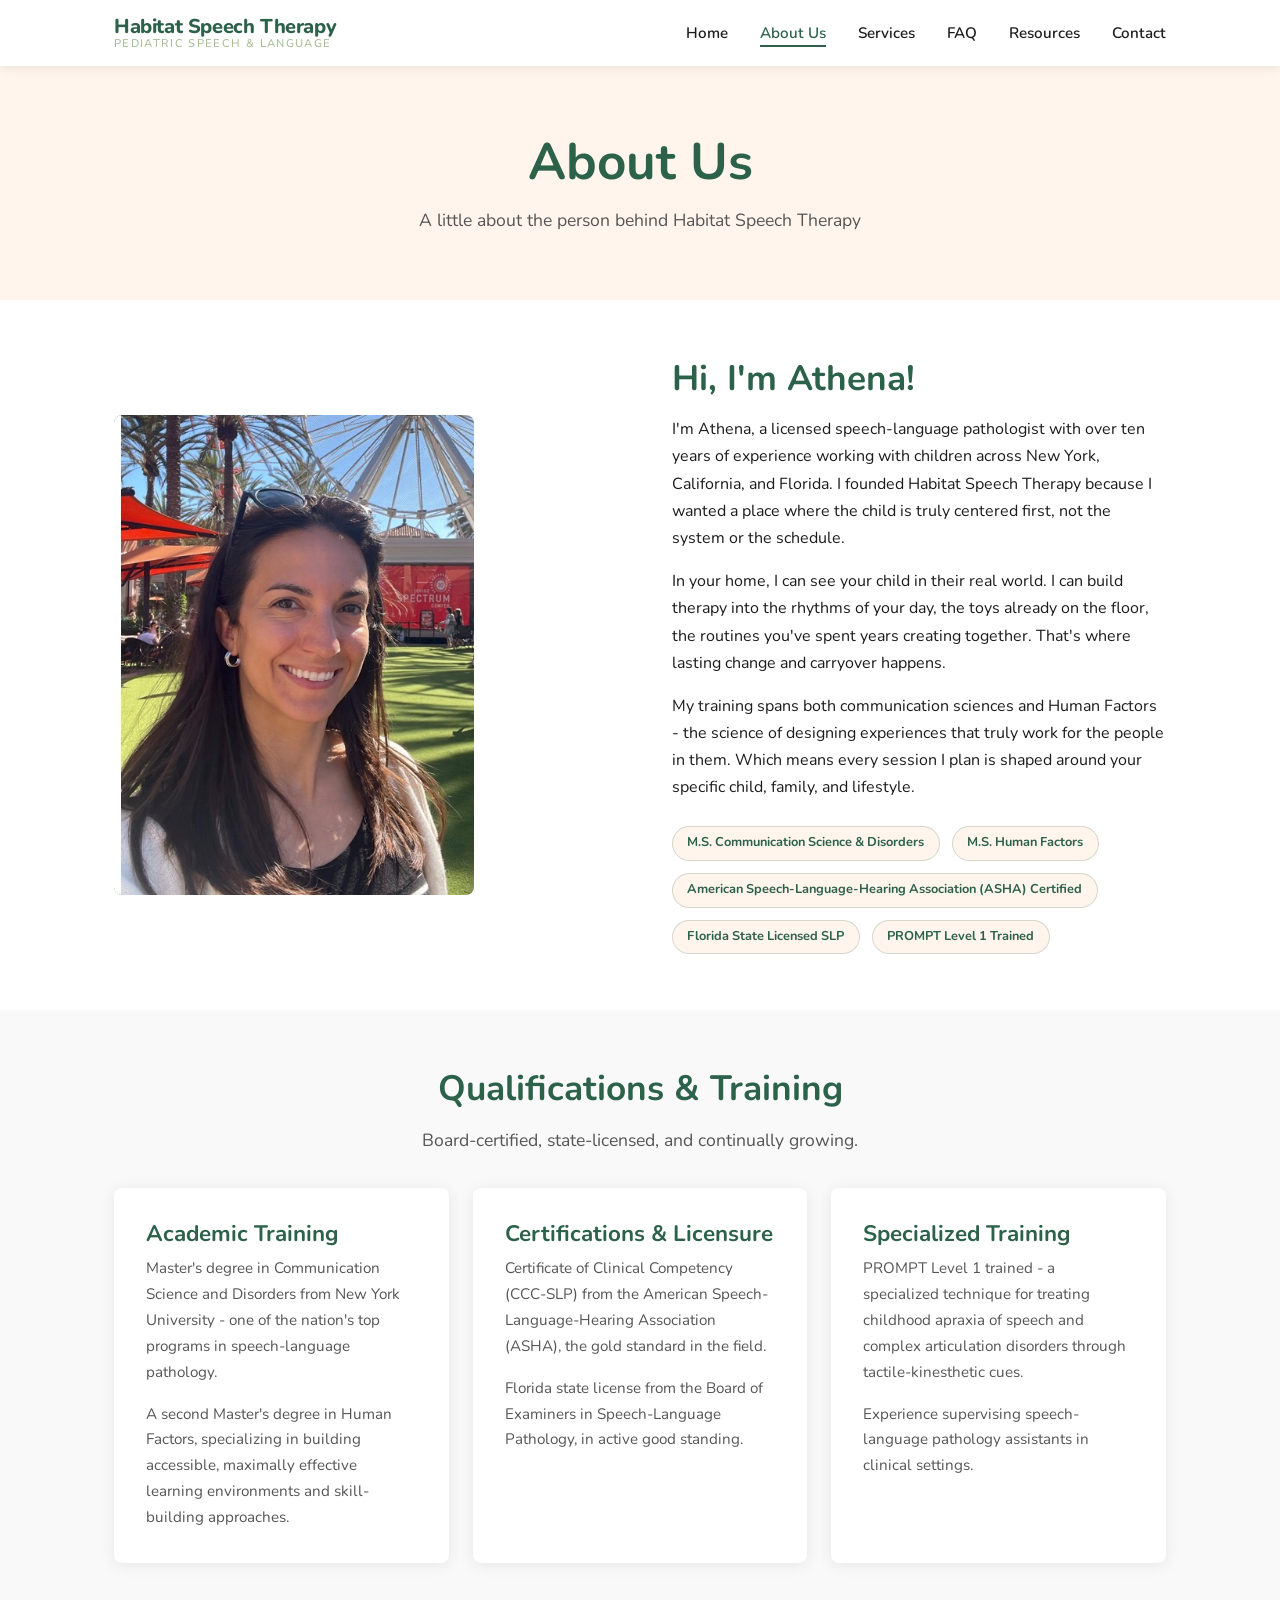
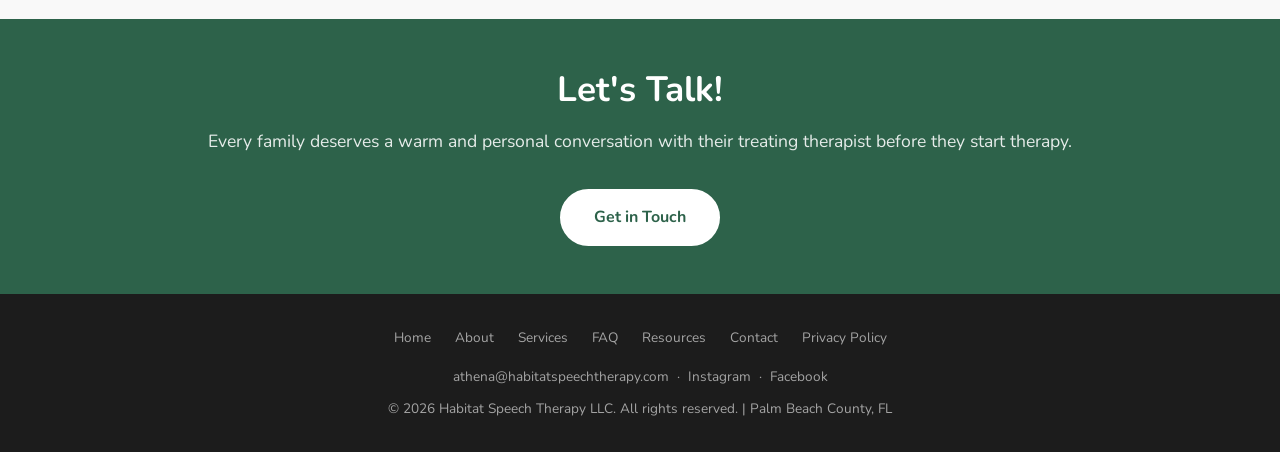
==== commit 8ed941c0: "Update about.html" ====
--- a/about.html
+++ b/about.html
@@ -104,7 +104,7 @@
   <!-- CTA -->
   <section class="cta-banner">
     <h2>Let's Talk!</h2>
-    <p>Every family deserves a warm and personal first conversation with their treating therapist before they start therapy.</p>
+    <p>Every family deserves a warm and personal conversation with their treating therapist before they start therapy.</p>
     <a href="contact.html" class="btn btn--white">Get in Touch</a>
   </section>
 
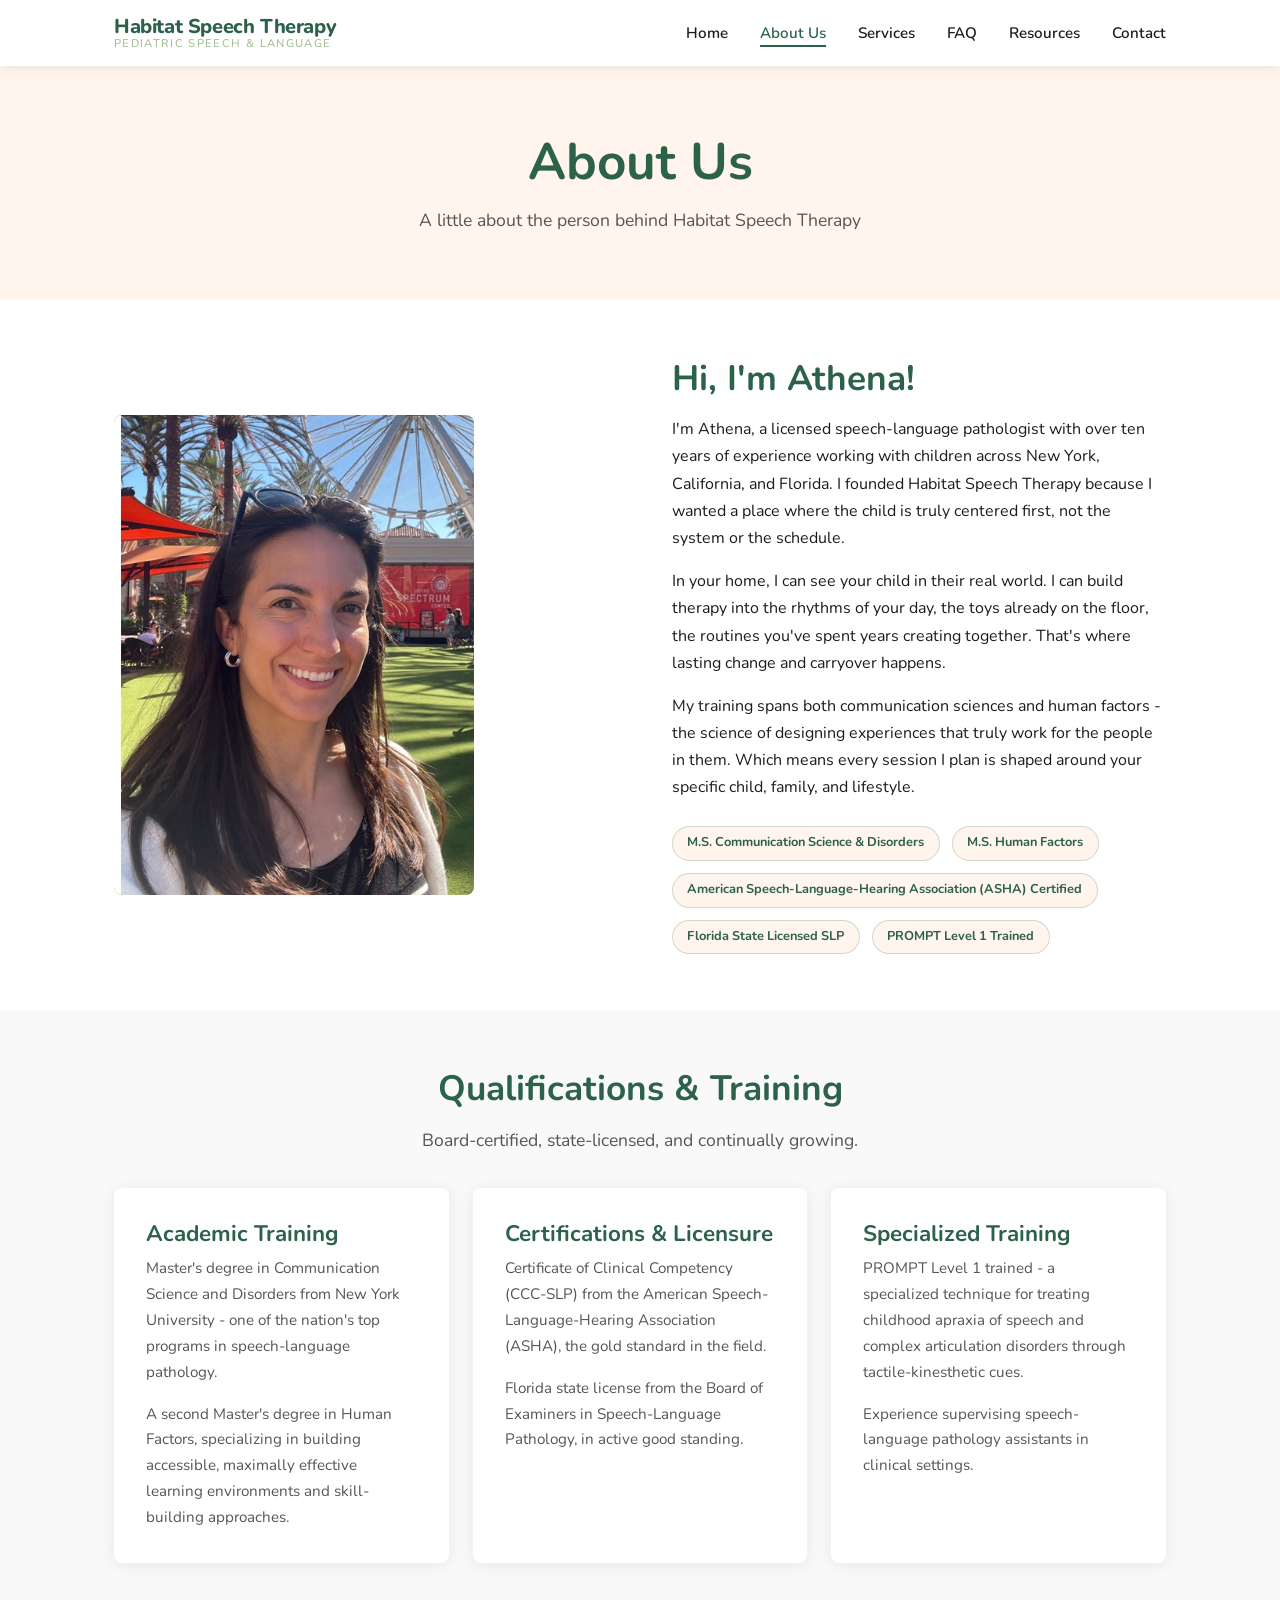
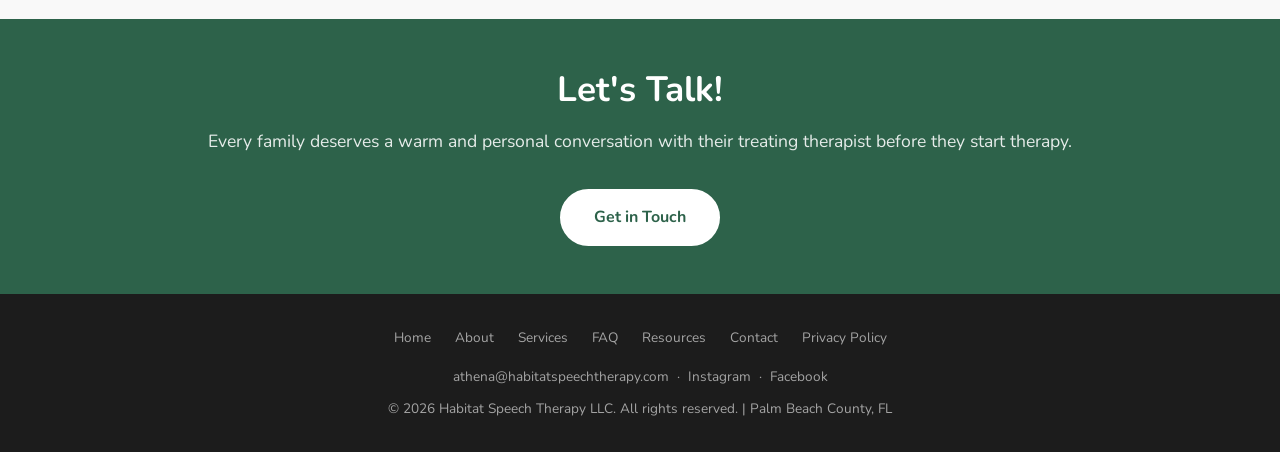
==== commit 93feaed8: "Update about.html" ====
--- a/about.html
+++ b/about.html
@@ -58,7 +58,7 @@
           <h2>Hi, I'm Athena!</h2>
           <p>I'm Athena, a licensed speech-language pathologist with over ten years of experience working with children across New York, California, and Florida. I founded Habitat Speech Therapy because I wanted a place where the child is truly centered first, not the system or the schedule.</p>
           <p>In your home, I can see your child in their real world. I can build therapy into the rhythms of your day, the toys already on the floor, the routines you've spent years creating together. That's where lasting change and carryover happens.</p>
-          <p> My training spans both communication sciences and Human Factors - the science of designing experiences that truly work for the people in them. Which means every session I plan is shaped around your specific child, family, and lifestyle.</p>
+          <p> My training spans both communication sciences and human factors - the science of designing experiences that truly work for the people in them. Which means every session I plan is shaped around your specific child, family, and lifestyle.</p>
 
 
           <div class="credentials">
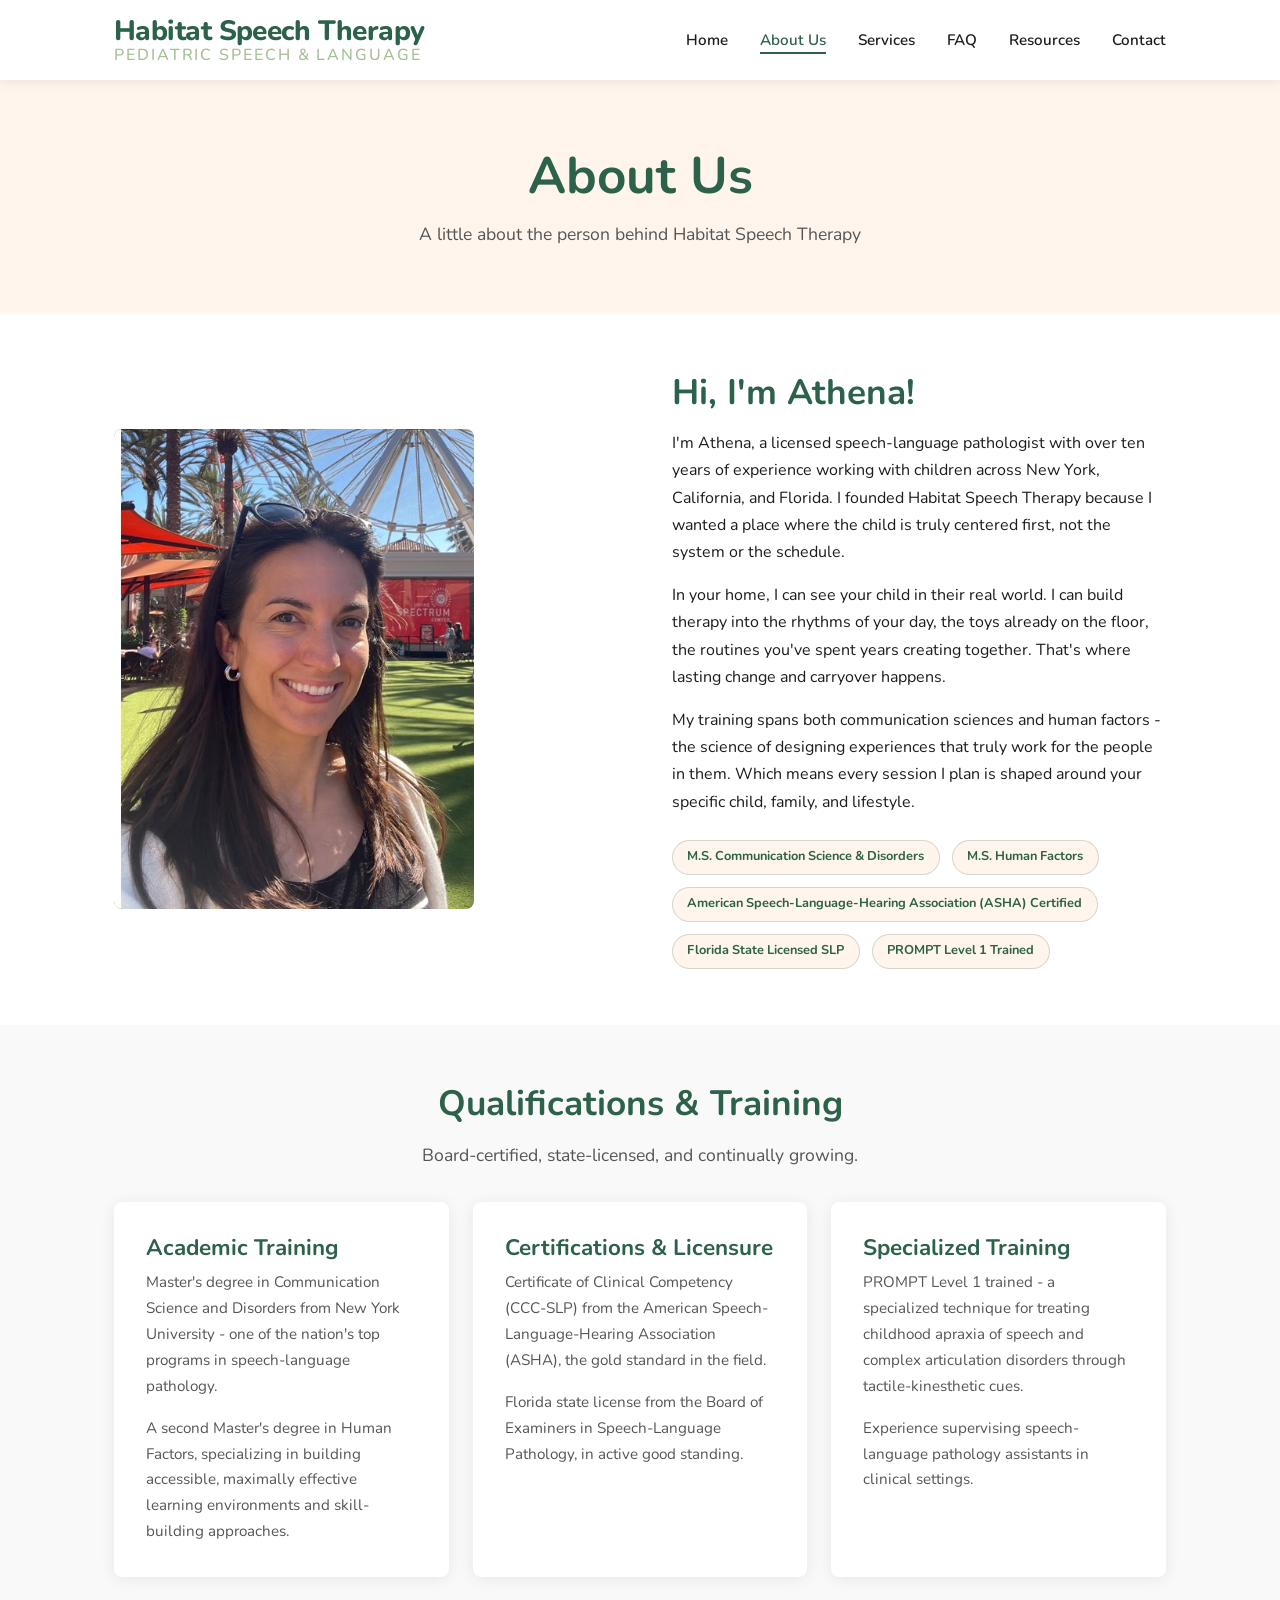
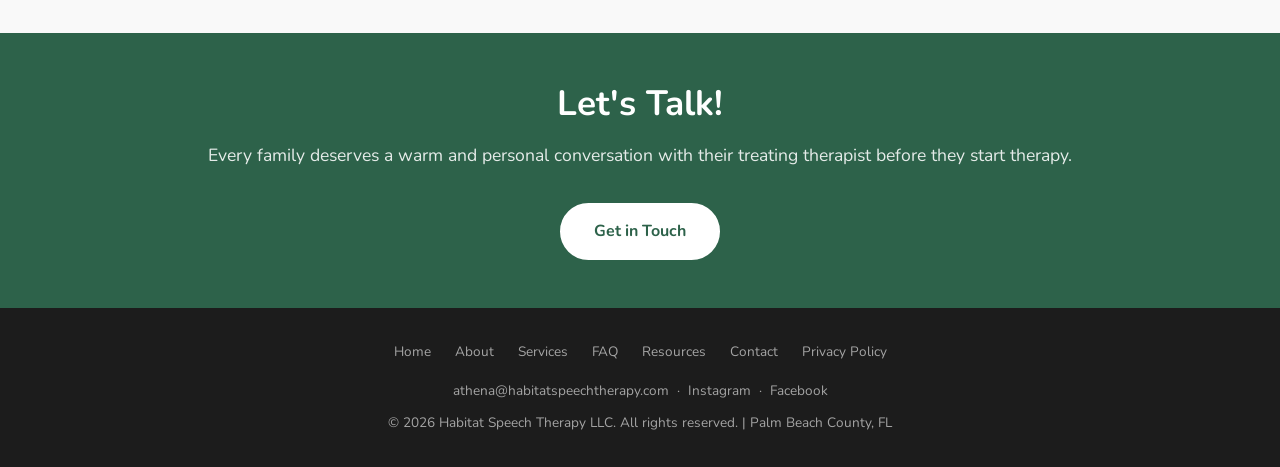
==== commit 82241d0a: "Add google analytics" ====
--- a/about.html
+++ b/about.html
@@ -2,6 +2,14 @@
 <html lang="en">
 <head>
   <meta charset="UTF-8" />
+  <!-- Google tag (gtag.js) -->
+  <script async src="https://www.googletagmanager.com/gtag/js?id=G-P712LBB4WH"></script>
+  <script>
+    window.dataLayer = window.dataLayer || [];
+    function gtag(){dataLayer.push(arguments);}
+    gtag('js', new Date());
+    gtag('config', 'G-P712LBB4WH');
+  </script>
   <meta name="viewport" content="width=device-width, initial-scale=1.0" />
 
   <title>About Athena | Habitat Speech Therapy | Palm Beach County, FL</title>
--- a/style.css
+++ b/style.css
@@ -160,14 +160,14 @@
 }
 
 .nav__logo-name {
-  font-size: 1.25rem;
+  font-size: 1.75rem;
   font-weight: 800;
   color: var(--teal);
   letter-spacing: -0.02em;
 }
 
 .nav__logo-sub {
-  font-size: 0.7rem;
+  font-size: 1rem;
   font-weight: 500;
   color: var(--sage);
   letter-spacing: 0.12em;
@@ -242,12 +242,9 @@
 
 /* --- Hero --- */
 .hero {
-  /* Replace gradient below with a photo:
-     background-image: url('images/hero.jpg');
-     background-size: cover;
-     background-position: center;
-  */
-  background: linear-gradient(135deg, var(--teal) 0%, #3d7a5e 50%, var(--teal-dark) 100%);
+  background-image: url('images/leaves.jpg');
+  background-size: cover;
+  background-position: center;
   color: var(--white);
   padding: 5rem 1.5rem;
   text-align: center;
@@ -259,7 +256,7 @@
   content: '';
   position: absolute;
   inset: 0;
-  background: url("data:image/svg+xml,%3Csvg width='60' height='60' viewBox='0 0 60 60' xmlns='http://www.w3.org/2000/svg'%3E%3Cg fill='none' fill-rule='evenodd'%3E%3Cg fill='%23ffffff' fill-opacity='0.04'%3E%3Ccircle cx='30' cy='30' r='20'/%3E%3C/g%3E%3C/g%3E%3C/svg%3E");
+  background: rgba(30, 70, 45, 0.55);
   pointer-events: none;
 }
 
@@ -272,7 +269,7 @@
 .hero h1 {
   color: var(--white);
   margin-bottom: 1.2rem;
-  font-weight: 800;
+  font-weight: 700;
 }
 
 .hero__sub {
@@ -299,7 +296,7 @@
 
 .card:hover {
   transform: translateY(-3px);
-  box-shadow: 0 6px 24px rgba(0,0,0,0.12);
+  box-shadow: 0 6px 24px rgba(0,0,0,0.27);
 }
 
 .card__icon {
@@ -327,6 +324,15 @@
   padding: 0.35rem 0.9rem;
   border-radius: 50px;
   border: 1px solid rgba(45, 98, 74, 0.2);
+}
+
+.area-bubbles {
+  display: flex;
+  flex-wrap: wrap;
+  justify-content: center;
+  gap: 0.75rem;
+  max-width: 750px;
+  margin: 0 auto;
 }
 
 /* --- Two-column layout --- */
